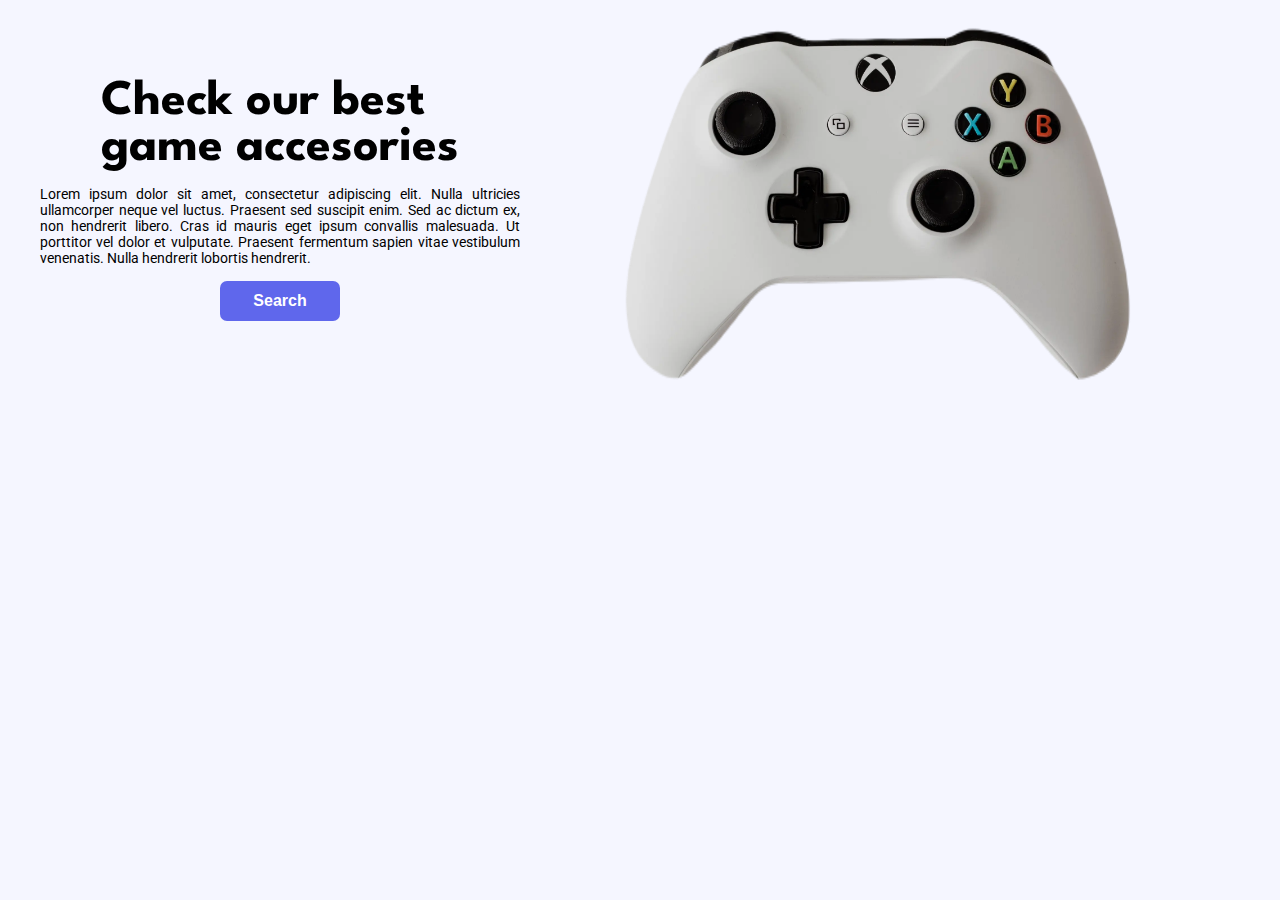
==== proyecto/index.html @ 24a0fc8a "Class 9 make first section" ====
<!DOCTYPE html>
<html>

<head>
   <meta charset="utf-8">
   <meta name="viewport" content="width=device-width">
   <title>Game accesories review</title>
   <link rel="preconnect" href="https://fonts.googleapis.com">
   <link rel="preconnect" href="https://fonts.gstatic.com" crossorigin>
   <link href="https://fonts.googleapis.com/css2?family=League+Spartan:wght@400;500;700&family=Roboto:wght@400;700&display=swap" rel="stylesheet">
   <link rel="stylesheet" href="./styles.css">
</head>

<body>
   <main>
      <section class="hero">
         <article>
            <h1>Check our best</br> game accesories</h1>
            <p>Lorem ipsum dolor sit amet, consectetur adipiscing elit. Nulla ultricies ullamcorper neque vel luctus. Praesent sed suscipit enim. Sed ac dictum ex, non hendrerit libero. Cras id mauris eget ipsum convallis malesuada. Ut porttitor vel dolor et vulputate. Praesent fermentum sapien vitae vestibulum venenatis. Nulla hendrerit lobortis hendrerit.</p>
            <button>Search</button>
         </article>
         <figure class="hero-image">
            <img src="./img/xboxcontroller.webp" alt="Xbox white controller">
         </figure>

         <article>
         </article>
      </section>

   </main>
</body>

</html>
---- proyecto/styles.css ----
*{
   box-sizing: border-box;
   margin: 0;
   padding: 0;
}

html {
   font-size: 62.5%;
   font-family: 'Roboto', 'sans-serif';
}

body{
   background-color: #F5F6FF;
}

main  {
   max-width: 1200px;
   margin: 0 auto;
}

.hero {
   display: grid;
   grid-template-columns: 2fr 3fr;
   grid-auto-rows: 400px;
}

.hero article{
   align-self: center;
   display: flex;
   flex-direction: column;
}
.hero h1{
   font-family: 'League Spartan', 'sans-serif';
   font-size: 5rem;
   align-self: center;
}
.hero p{
   margin: 15px auto;
   font-size: 1.4rem;
   text-align: justify;
}
.hero button{
   align-self: center;
   width: 120px;
   height: 40px;
   border: 0px;
   border-radius: 7px;
   background-color: #5F67EC;
   font-weight: bold;
   font-size: 1.6rem;
   color: white;
}
.hero-image{
   width: 100%;
}
.hero-image img{
   width: 100%;
   height: 380px;
   object-fit: cover;
   object-position: 50% 48%;
}
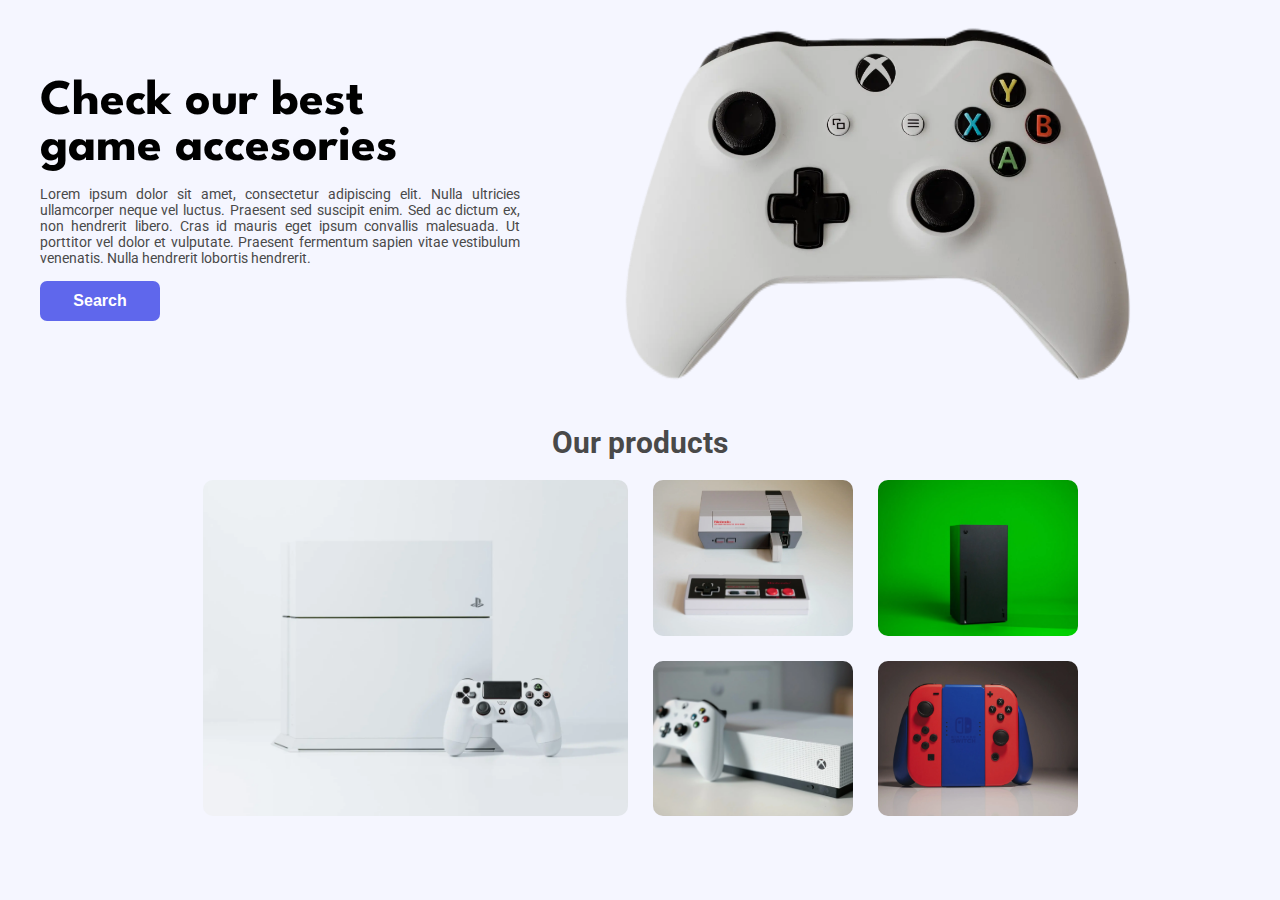
==== commit 2f6878bd: "Add new images" ====
--- a/proyecto/index.html
+++ b/proyecto/index.html
@@ -22,11 +22,18 @@
          <figure class="hero-image">
             <img src="./img/xboxcontroller.webp" alt="Xbox white controller">
          </figure>
+      </section>
+      <section class="products">
+         <h2>Our products</h2>
+         <div class="products-container">
+            <img class="product-item product-item__big" src="./img/ps4pro.webp" alt="Ps4 pro white big with controller picture">
+            <img class="product-item" src="./img/nes.webp" alt="Nintendo nes with controller">
+            <img class="product-item" src="./img/seriesx.webp" alt="Xbox series x">
+            <img class="product-item" src="./img/seriess.webp" alt="Xbox series s">
+            <img class="product-item" src="./img/switch.webp" alt="Xbox series s">
+         </div>
 
-         <article>
-         </article>
       </section>
-
    </main>
 </body>
 
--- a/proyecto/styles.css
+++ b/proyecto/styles.css
@@ -17,7 +17,15 @@
    max-width: 1200px;
    margin: 0 auto;
 }
-
+h1{
+   font-family: 'League Spartan', 'sans-serif';
+   font-size: 5rem;
+}
+h2 {
+   font-family: 'Roboto', 'sans-serif';
+   font-weight: bold;
+   font-size: 3rem;
+}
 .hero {
    display: grid;
    grid-template-columns: 2fr 3fr;
@@ -29,18 +37,14 @@
    display: flex;
    flex-direction: column;
 }
-.hero h1{
-   font-family: 'League Spartan', 'sans-serif';
-   font-size: 5rem;
-   align-self: center;
-}
+
 .hero p{
    margin: 15px auto;
    font-size: 1.4rem;
    text-align: justify;
+   color: #494949;
 }
 .hero button{
-   align-self: center;
    width: 120px;
    height: 40px;
    border: 0px;
@@ -59,3 +63,27 @@
    object-fit: cover;
    object-position: 50% 48%;
 }
+.products{
+   margin: 25px auto;
+}
+.products h2{
+   text-align: center;
+   color: #494949;
+}
+.products-container {
+   margin: 20px auto;
+   display: grid;
+   grid-template-columns: repeat(4, minmax(150px, 200px));
+   grid-auto-rows: 1fr;
+   gap: 25px;
+   justify-content: center;
+}
+.product-item{
+   width: 100%;
+   height: 100%;
+   object-fit: cover;
+   border-radius: 10px;
+}
+.product-item__big{
+   grid-area: 1 / 1 / 3/ 3;
+}
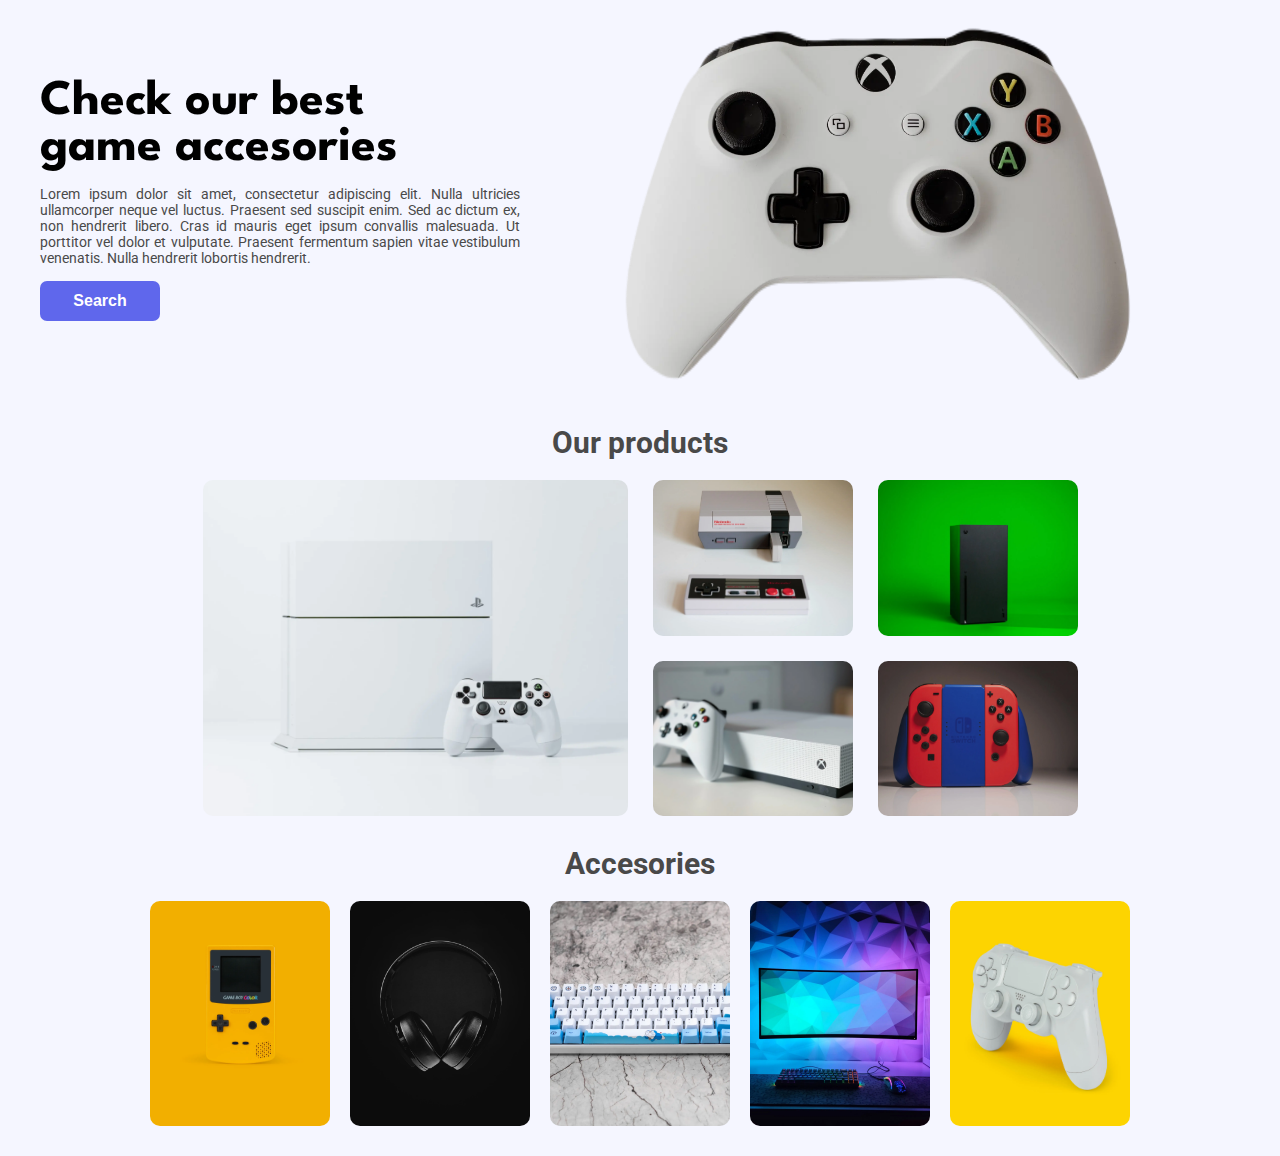
==== commit 7bf7566c: "Finish" ====
--- a/proyecto/index.html
+++ b/proyecto/index.html
@@ -32,7 +32,18 @@
             <img class="product-item" src="./img/seriess.webp" alt="Xbox series s">
             <img class="product-item" src="./img/switch.webp" alt="Xbox series s">
          </div>
+      </section>
+      <section class="accesories">
+         <h2 class="accesories-title">Accesories</h2>
+         <div class="menu-grid">
+            <img src="./img/gameboy.webp" alt="">
 
+            <img src="./img/headphone.webp" alt="">
+
+            <img src="./img/keyboard.webp" alt="">
+            <img src="./img/monitor.webp" alt="">
+            <img src="./img/ps4controller.webp" alt="">
+         </div>
       </section>
    </main>
 </body>
--- a/proyecto/styles.css
+++ b/proyecto/styles.css
@@ -87,3 +87,24 @@
 .product-item__big{
    grid-area: 1 / 1 / 3/ 3;
 }
+.accesories{
+   margin: 30px auto;
+}
+.accesories h2{
+   text-align: center;
+   color: #494949;
+}
+.menu-grid{
+   margin-top: 20px;
+   display: grid;
+   grid-template-columns: repeat(5, minmax(150px, 180px));
+   grid-auto-rows: 1fr;
+   justify-content: center;
+   gap: 20px
+}
+.menu-grid img{
+   width: 100%;
+   height: 100%;
+   object-fit: cover;
+   border-radius: 10px;
+}
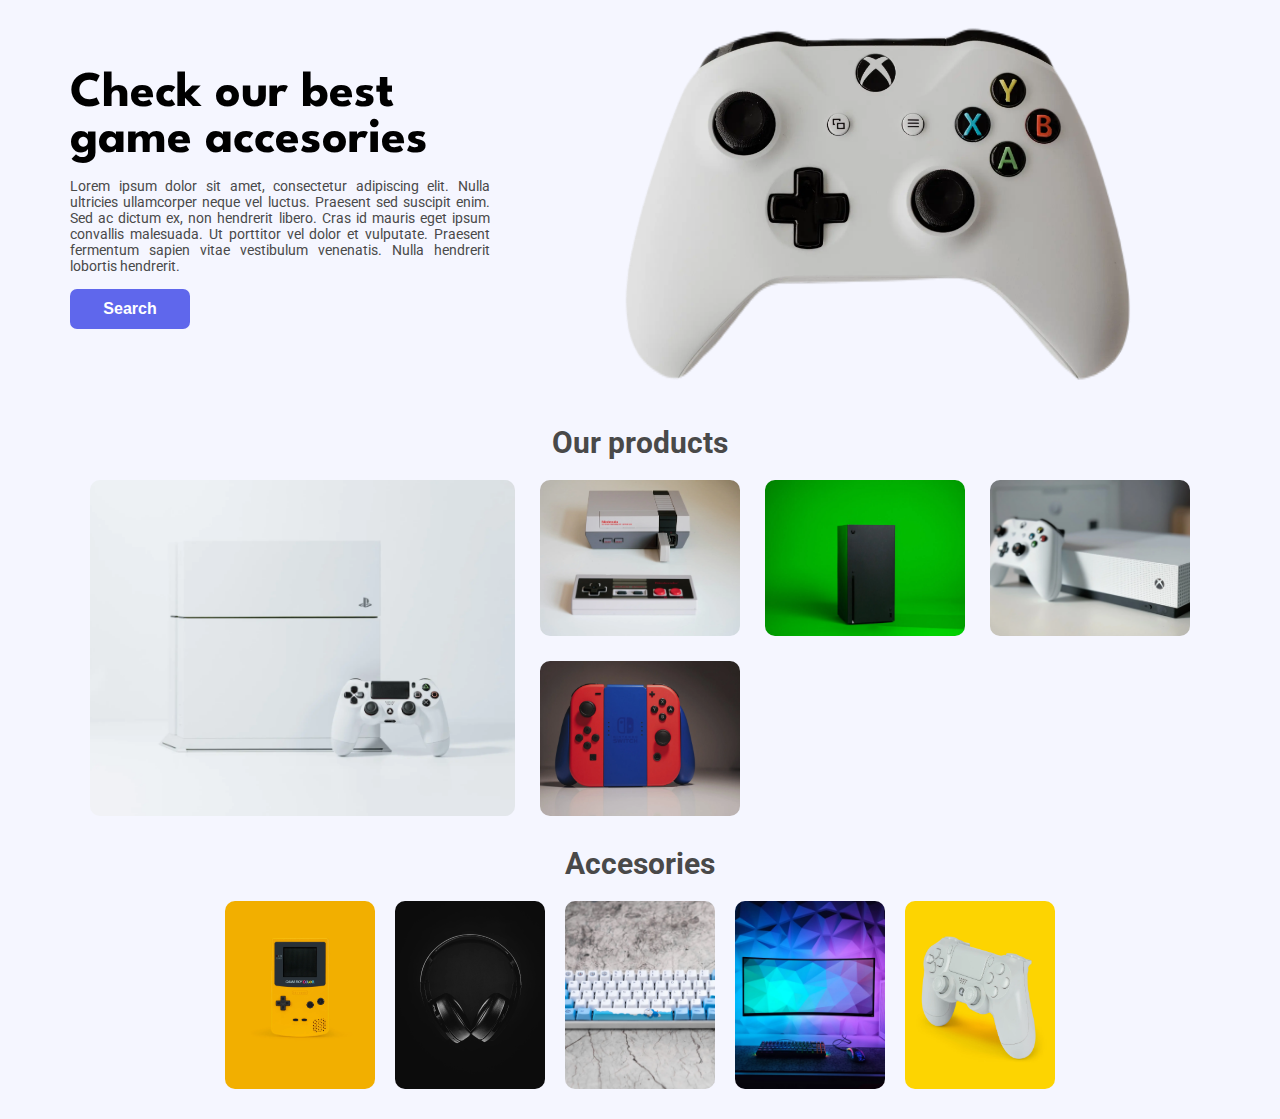
==== commit 7ee7f3bb: "Responsive Design" ====
--- a/proyecto/index.html
+++ b/proyecto/index.html
@@ -3,7 +3,7 @@
 
 <head>
    <meta charset="utf-8">
-   <meta name="viewport" content="width=device-width">
+   <meta name="viewport" content="width=device-width, initial-scale=1">
    <title>Game accesories review</title>
    <link rel="preconnect" href="https://fonts.googleapis.com">
    <link rel="preconnect" href="https://fonts.gstatic.com" crossorigin>
@@ -35,7 +35,7 @@
       </section>
       <section class="accesories">
          <h2 class="accesories-title">Accesories</h2>
-         <div class="menu-grid">
+         <div class="accesories-grid">
             <img src="./img/gameboy.webp" alt="">
 
             <img src="./img/headphone.webp" alt="">
--- a/proyecto/styles.css
+++ b/proyecto/styles.css
@@ -33,6 +33,7 @@
 }
 
 .hero article{
+   margin: 30px 30px;
    align-self: center;
    display: flex;
    flex-direction: column;
@@ -73,7 +74,7 @@
 .products-container {
    margin: 20px auto;
    display: grid;
-   grid-template-columns: repeat(4, minmax(150px, 200px));
+   grid-template-columns: repeat(auto-fit, minmax(75px, 200px));
    grid-auto-rows: 1fr;
    gap: 25px;
    justify-content: center;
@@ -94,17 +95,42 @@
    text-align: center;
    color: #494949;
 }
-.menu-grid{
+.accesories-grid{
    margin-top: 20px;
    display: grid;
-   grid-template-columns: repeat(5, minmax(150px, 180px));
+   grid-template-columns: repeat(5, minmax(100px,150px));
    grid-auto-rows: 1fr;
    justify-content: center;
    gap: 20px
 }
-.menu-grid img{
+.accesories-grid img{
    width: 100%;
    height: 100%;
    object-fit: cover;
    border-radius: 10px;
 }
+
+@media screen and (max-width: 768px){
+   .hero{
+      grid-template-columns: minmax(300px, 500px);
+      justify-content: center;
+      margin: 30px 30px;
+   }
+   .hero-image {
+      display: none;
+   }
+   .products-container{
+      grid-template-columns: repeat(auto-fit, minmax(85px, 150px));
+   }
+   .accesories-grid {
+      grid-template-columns: repeat(auto-fit, minmax(100px, 150px));
+   }
+}
+@media screen and (max-width: 425px){
+   .accesories-grid {
+      grid-template-columns: 150px 150px;
+      grid-auto-rows: 150px;
+      gap: 10px;
+   }
+
+}
